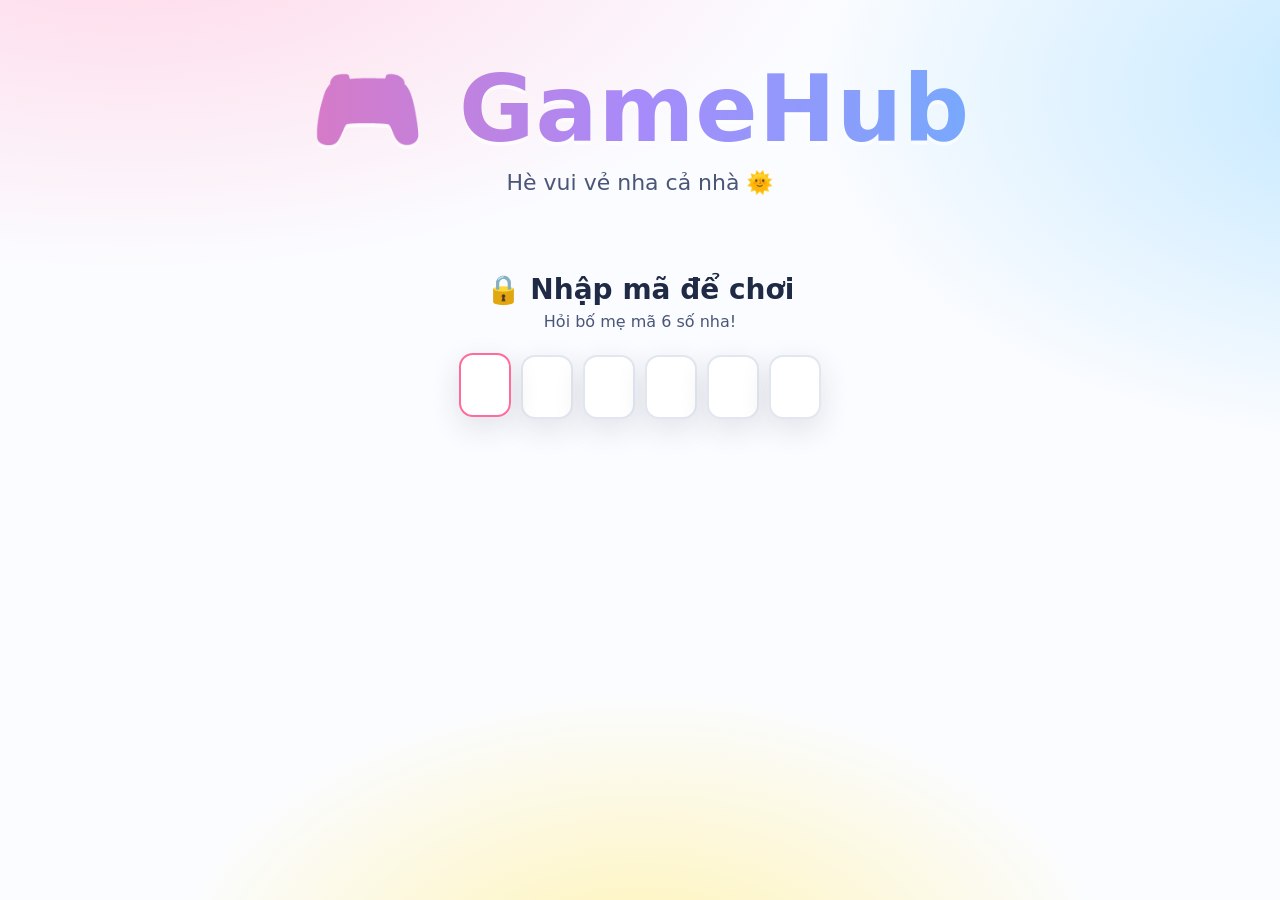
==== index.html @ bcaee252 "Replace player picker with 6-digit code gate - Single shared code (040210) unlocks the hub, persiste" ====
<!DOCTYPE html>
<html lang="vi">
<head>
<meta charset="UTF-8" />
<meta name="viewport" content="width=device-width, initial-scale=1.0" />
<title>GameHub - Hè Vui Vẻ</title>
<link rel="stylesheet" href="css/style.css" />
<link rel="icon" href="data:image/svg+xml,%3Csvg xmlns='http://www.w3.org/2000/svg' viewBox='0 0 100 100'%3E%3Ctext y='.9em' font-size='90'%3E%F0%9F%8E%AE%3C/text%3E%3C/svg%3E" />
</head>
<body class="home">
<header class="hero">
  <h1>🎮 GameHub</h1>
  <p class="tagline">Hè vui vẻ nha cả nhà 🌞</p>
</header>

<section class="code-gate" id="codeGate">
  <h2>🔒 Nhập mã để chơi</h2>
  <p class="gate-hint">Hỏi bố mẹ mã 6 số nha!</p>
  <form class="code-form" id="codeForm" autocomplete="off">
    <div class="code-inputs" id="codeInputs">
      <input class="code-input" type="tel" inputmode="numeric" maxlength="1" aria-label="Số 1" />
      <input class="code-input" type="tel" inputmode="numeric" maxlength="1" aria-label="Số 2" />
      <input class="code-input" type="tel" inputmode="numeric" maxlength="1" aria-label="Số 3" />
      <input class="code-input" type="tel" inputmode="numeric" maxlength="1" aria-label="Số 4" />
      <input class="code-input" type="tel" inputmode="numeric" maxlength="1" aria-label="Số 5" />
      <input class="code-input" type="tel" inputmode="numeric" maxlength="1" aria-label="Số 6" />
    </div>
    <p class="code-error" id="codeError" hidden>Sai mã rồi, thử lại nha!</p>
  </form>
</section>

<section class="hub" id="hub" hidden>
  <div class="welcome">
    <h2>Chọn game đi nào 🎯</h2>
    <button class="switch-btn" id="switchBtn">🔒 Khoá lại</button>
  </div>

  <div class="game-grid">
    <a class="game-card c1" href="games/memory/" data-tag="cả nhà">
      <span class="icon">🧠</span>
      <h3>Tìm Cặp</h3>
      <p>Lật thẻ tìm cặp giống nhau</p>
      <span class="best" data-game="memory">—</span>
    </a>
    <a class="game-card c2" href="games/tictactoe/" data-tag="2 người">
      <span class="icon">⭕</span>
      <h3>Cờ Caro</h3>
      <p>X và O, ai thắng?</p>
      <span class="best" data-game="tictactoe">—</span>
    </a>
    <a class="game-card c3" href="games/snake/" data-tag="cả nhà">
      <span class="icon">🐍</span>
      <h3>Rắn Săn Mồi</h3>
      <p>Ăn táo, đừng đụng tường!</p>
      <span class="best" data-game="snake">—</span>
    </a>
    <a class="game-card c4" href="games/simon/" data-tag="trí nhớ">
      <span class="icon">🎨</span>
      <h3>Nhớ Màu</h3>
      <p>Lặp lại chuỗi màu sắc</p>
      <span class="best" data-game="simon">—</span>
    </a>
    <a class="game-card c5" href="games/math/" data-tag="học mà chơi">
      <span class="icon">➕</span>
      <h3>Đố Toán</h3>
      <p>Tính nhanh, ăn điểm cao</p>
      <span class="best" data-game="math">—</span>
    </a>
    <a class="game-card c6" href="games/2048/" data-tag="thử thách">
      <span class="icon">🔢</span>
      <h3>2048</h3>
      <p>Ghép số đạt 2048</p>
      <span class="best" data-game="2048">—</span>
    </a>
  </div>

  <footer class="hub-footer">
    <p>Chúc các con có một mùa hè thật vui! 🌞🌴🍉</p>
  </footer>
</section>

<script src="js/main.js"></script>
</body>
</html>
---- css/style.css ----
:root {
  --bg-1: #ffd6e7;
  --bg-2: #c1e7ff;
  --bg-3: #fff3b0;
  --ink: #1f2a44;
  --ink-soft: #4a5677;
  --accent: #ff6b9a;
  --accent-2: #4ec3ff;
  --accent-3: #ffd54f;
  --green: #65d36e;
  --purple: #a78bfa;
  --orange: #ff9a5a;
  --card: #ffffff;
  --shadow: 0 10px 30px rgba(31, 42, 68, 0.12);
  --shadow-hover: 0 18px 40px rgba(31, 42, 68, 0.2);
  --radius: 22px;
  --font: 'Comic Sans MS', 'Quicksand', 'Segoe UI', system-ui, sans-serif;
}

* { box-sizing: border-box; }
html, body { margin: 0; padding: 0; }
body {
  font-family: var(--font);
  color: var(--ink);
  background:
    radial-gradient(1200px 600px at 10% -10%, var(--bg-1) 0%, transparent 60%),
    radial-gradient(1000px 600px at 110% 10%, var(--bg-2) 0%, transparent 60%),
    radial-gradient(800px 500px at 50% 110%, var(--bg-3) 0%, transparent 60%),
    #fbfcff;
  min-height: 100vh;
  -webkit-font-smoothing: antialiased;
}

button { font-family: inherit; cursor: pointer; }
a { color: inherit; text-decoration: none; }

/* Home */
.hero {
  text-align: center;
  padding: 56px 20px 8px;
}
.hero h1 {
  font-size: clamp(48px, 8vw, 92px);
  margin: 0;
  letter-spacing: 1px;
  background: linear-gradient(90deg, var(--accent), var(--purple), var(--accent-2));
  -webkit-background-clip: text;
  background-clip: text;
  color: transparent;
  filter: drop-shadow(0 4px 0 rgba(255,255,255,.6));
}
.hero .tagline {
  font-size: clamp(16px, 2.2vw, 22px);
  color: var(--ink-soft);
  margin: 6px 0 0;
}

.code-gate {
  max-width: 480px;
  margin: 30px auto 60px;
  padding: 30px 24px;
  text-align: center;
}
.code-gate h2 {
  font-size: 28px;
  margin: 10px 0 6px;
}
.gate-hint {
  color: var(--ink-soft);
  margin: 0 0 24px;
}
.code-form { display: block; }
.code-inputs {
  display: flex;
  justify-content: center;
  gap: 10px;
  flex-wrap: wrap;
}
.code-input {
  width: 52px;
  height: 64px;
  font-size: 32px;
  font-weight: 800;
  text-align: center;
  border: 2px solid #e2e6f0;
  border-radius: 14px;
  background: var(--card);
  color: var(--ink);
  box-shadow: var(--shadow);
  font-family: inherit;
  transition: border-color .15s ease, transform .15s ease;
}
.code-input:focus {
  outline: none;
  border-color: var(--accent);
  transform: translateY(-2px);
}
.code-error {
  color: #e23b5a;
  font-weight: 700;
  margin: 18px 0 0;
}
@keyframes gateShake {
  10%, 90% { transform: translateX(-2px); }
  20%, 80% { transform: translateX(4px); }
  30%, 50%, 70% { transform: translateX(-8px); }
  40%, 60% { transform: translateX(8px); }
}
.code-gate.shake { animation: gateShake .4s ease; }
@media (max-width: 420px) {
  .code-input { width: 42px; height: 56px; font-size: 26px; }
}

/* Hub */
.welcome {
  display: flex;
  align-items: center;
  justify-content: center;
  flex-wrap: wrap;
  gap: 14px;
  padding: 40px 20px 16px;
  text-align: center;
}
.welcome span#welcomeAvatar { font-size: 44px; }
.welcome h2 { margin: 0; font-size: clamp(22px, 3vw, 30px); }
.switch-btn {
  background: white;
  border: 2px solid #e9ecf5;
  border-radius: 999px;
  padding: 10px 18px;
  font-weight: 700;
  color: var(--ink-soft);
}
.switch-btn:hover { border-color: var(--accent); color: var(--accent); }

.game-grid {
  max-width: 1100px;
  margin: 20px auto 40px;
  padding: 0 20px;
  display: grid;
  grid-template-columns: repeat(auto-fit, minmax(260px, 1fr));
  gap: 22px;
}
.game-card {
  position: relative;
  background: var(--card);
  border-radius: var(--radius);
  padding: 22px;
  box-shadow: var(--shadow);
  transition: transform .2s ease, box-shadow .2s ease;
  display: block;
  overflow: hidden;
}
.game-card::before {
  content: "";
  position: absolute;
  inset: 0 0 auto 0;
  height: 8px;
  background: linear-gradient(90deg, var(--accent), var(--accent-2));
}
.game-card.c1::before { background: linear-gradient(90deg, #ff7eb6, #ffa45a); }
.game-card.c2::before { background: linear-gradient(90deg, #4ec3ff, #a78bfa); }
.game-card.c3::before { background: linear-gradient(90deg, #65d36e, #4ec3ff); }
.game-card.c4::before { background: linear-gradient(90deg, #ffd54f, #ff7eb6); }
.game-card.c5::before { background: linear-gradient(90deg, #a78bfa, #ff7eb6); }
.game-card.c6::before { background: linear-gradient(90deg, #ff9a5a, #65d36e); }
.game-card:hover { transform: translateY(-6px); box-shadow: var(--shadow-hover); }
.game-card .icon { font-size: 48px; display: block; margin-top: 6px; }
.game-card h3 { margin: 10px 0 4px; font-size: 22px; }
.game-card p { margin: 0; color: var(--ink-soft); font-size: 14px; }
.game-card[data-tag]::after {
  content: attr(data-tag);
  position: absolute;
  top: 18px;
  right: 18px;
  font-size: 11px;
  background: #f1f3fb;
  color: var(--ink-soft);
  padding: 4px 10px;
  border-radius: 999px;
  text-transform: lowercase;
}
.game-card .best {
  display: inline-block;
  margin-top: 12px;
  font-size: 12px;
  color: var(--ink-soft);
  background: #f6f8ff;
  padding: 6px 10px;
  border-radius: 999px;
}
.game-card .best::before { content: "🏆 Kỷ lục: "; }

.hub-footer {
  text-align: center;
  color: var(--ink-soft);
  padding: 30px 20px 50px;
}

/* Game page chrome */
.game-page { display: flex; flex-direction: column; min-height: 100vh; }
.game-topbar {
  display: flex;
  align-items: center;
  justify-content: space-between;
  gap: 12px;
  padding: 14px 20px;
  background: rgba(255,255,255,.7);
  backdrop-filter: blur(10px);
  border-bottom: 1px solid #eef0f7;
  position: sticky;
  top: 0;
  z-index: 10;
}
.game-topbar .back {
  background: white;
  border: 2px solid #e9ecf5;
  border-radius: 999px;
  padding: 8px 14px;
  font-weight: 700;
  color: var(--ink-soft);
  font-family: inherit;
  cursor: pointer;
}
.game-topbar .back:hover { border-color: var(--accent); color: var(--accent); }
.game-topbar h1 { font-size: 22px; margin: 0; }
.game-topbar .who { font-size: 13px; color: var(--ink-soft); }
.game-topbar .stats { display: flex; gap: 10px; flex-wrap: wrap; }
.game-topbar .stat {
  background: white;
  border: 2px solid #eef0f7;
  border-radius: 12px;
  padding: 6px 12px;
  font-size: 13px;
  color: var(--ink-soft);
}
.game-topbar .stat b { color: var(--ink); margin-left: 4px; }

.game-main {
  flex: 1;
  display: flex;
  flex-direction: column;
  align-items: center;
  padding: 24px 16px 40px;
}

.btn {
  background: var(--accent);
  color: white;
  border: none;
  border-radius: 14px;
  padding: 12px 22px;
  font-size: 16px;
  font-weight: 700;
  box-shadow: var(--shadow);
  font-family: inherit;
}
.btn:hover { filter: brightness(1.05); transform: translateY(-1px); }
.btn.ghost { background: white; color: var(--ink); border: 2px solid #eef0f7; box-shadow: none; }
.btn.blue { background: var(--accent-2); }
.btn.green { background: var(--green); }
.btn.purple { background: var(--purple); }

/* Memory */
.memory-board {
  display: grid;
  gap: 10px;
  margin-top: 20px;
}
.mem-card {
  aspect-ratio: 1/1;
  border-radius: 14px;
  background: var(--accent-2);
  color: white;
  font-size: 36px;
  display: flex;
  align-items: center;
  justify-content: center;
  cursor: pointer;
  user-select: none;
  transition: transform .15s ease, background .2s ease;
  box-shadow: var(--shadow);
  perspective: 600px;
}
.mem-card .inner { width: 100%; height: 100%; transform-style: preserve-3d; transition: transform .4s; display: grid; place-items: center; position: relative; }
.mem-card .face { position: absolute; inset: 0; display: grid; place-items: center; backface-visibility: hidden; border-radius: 14px; }
.mem-card .front { background: linear-gradient(135deg, #4ec3ff, #a78bfa); color: white; font-size: 28px; }
.mem-card .back { background: white; color: var(--ink); transform: rotateY(180deg); }
.mem-card.flipped .inner { transform: rotateY(180deg); }
.mem-card.matched .inner { transform: rotateY(180deg); }
.mem-card.matched .back { background: #d6ffd6; }

/* Tic Tac Toe */
.ttt-board {
  display: grid;
  grid-template-columns: repeat(3, 96px);
  grid-template-rows: repeat(3, 96px);
  gap: 8px;
  background: var(--ink);
  padding: 8px;
  border-radius: 18px;
  margin-top: 20px;
}
.ttt-cell {
  background: white;
  border-radius: 12px;
  font-size: 56px;
  font-weight: 700;
  display: flex;
  align-items: center;
  justify-content: center;
  cursor: pointer;
  border: none;
  font-family: inherit;
}
.ttt-cell.x { color: var(--accent); }
.ttt-cell.o { color: var(--accent-2); }
.ttt-cell.win { background: #fff3b0; }

/* Snake */
#snakeCanvas {
  background: #0c1224;
  border-radius: 18px;
  display: block;
  max-width: 100%;
  height: auto;
  box-shadow: var(--shadow);
}
.touch-pad {
  margin-top: 14px;
  display: grid;
  grid-template-columns: repeat(3, 64px);
  grid-template-rows: repeat(3, 64px);
  gap: 8px;
  justify-content: center;
}
.touch-pad button {
  border: none;
  border-radius: 12px;
  background: white;
  font-size: 26px;
  box-shadow: var(--shadow);
  font-family: inherit;
}
.touch-pad .up { grid-column: 2; grid-row: 1; }
.touch-pad .left { grid-column: 1; grid-row: 2; }
.touch-pad .right { grid-column: 3; grid-row: 2; }
.touch-pad .down { grid-column: 2; grid-row: 3; }

/* Simon */
.simon-board {
  display: grid;
  grid-template-columns: repeat(2, 140px);
  grid-template-rows: repeat(2, 140px);
  gap: 12px;
  margin-top: 24px;
  padding: 14px;
  background: var(--ink);
  border-radius: 24px;
}
.simon-pad {
  border-radius: 18px;
  cursor: pointer;
  opacity: .72;
  transition: opacity .12s ease, transform .1s ease;
}
.simon-pad.flash { opacity: 1; transform: scale(0.97); }
.simon-pad.green  { background: #2ecc71; }
.simon-pad.red    { background: #e74c3c; }
.simon-pad.yellow { background: #f1c40f; }
.simon-pad.blue   { background: #3498db; }

/* Math */
.math-card {
  background: white;
  border-radius: var(--radius);
  padding: 30px 30px;
  box-shadow: var(--shadow);
  text-align: center;
  margin-top: 18px;
  min-width: 320px;
}
.math-q { font-size: 48px; font-weight: 800; letter-spacing: 1px; }
.math-options {
  margin-top: 24px;
  display: grid;
  grid-template-columns: repeat(2, 1fr);
  gap: 12px;
}
.math-options button {
  background: #eef2ff;
  border: 2px solid transparent;
  border-radius: 14px;
  padding: 16px;
  font-size: 24px;
  font-weight: 700;
  color: var(--ink);
  font-family: inherit;
}
.math-options button:hover { border-color: var(--accent-2); }
.math-options button.right { background: #d6ffd6; border-color: var(--green); }
.math-options button.wrong { background: #ffd6d6; border-color: #e74c3c; }
.math-meta { display:flex; justify-content: space-between; color: var(--ink-soft); font-size: 14px; margin-bottom: 10px; }
.diff-pick { display: flex; gap: 10px; justify-content: center; margin-top: 16px; }
.diff-pick button { background: white; border: 2px solid #eef0f7; border-radius: 999px; padding: 8px 14px; font-family: inherit; }
.diff-pick button.active { background: var(--accent); color: white; border-color: var(--accent); }

/* 2048 */
.g2048-wrap {
  background: #bbada0;
  padding: 12px;
  border-radius: 18px;
  margin-top: 20px;
  display: grid;
  grid-template-columns: repeat(4, 76px);
  grid-template-rows: repeat(4, 76px);
  gap: 10px;
}
.g2048-cell {
  background: rgba(255,255,255,.35);
  border-radius: 10px;
  display: flex;
  align-items: center;
  justify-content: center;
  font-weight: 800;
  font-size: 30px;
  color: #776e65;
  transition: transform .12s ease;
}
.g2048-cell[data-v="2"] { background: #eee4da; }
.g2048-cell[data-v="4"] { background: #ede0c8; }
.g2048-cell[data-v="8"] { background: #f2b179; color: white; }
.g2048-cell[data-v="16"] { background: #f59563; color: white; }
.g2048-cell[data-v="32"] { background: #f67c5f; color: white; }
.g2048-cell[data-v="64"] { background: #f65e3b; color: white; }
.g2048-cell[data-v="128"] { background: #edcf72; color: white; font-size: 26px; }
.g2048-cell[data-v="256"] { background: #edcc61; color: white; font-size: 26px; }
.g2048-cell[data-v="512"] { background: #edc850; color: white; font-size: 26px; }
.g2048-cell[data-v="1024"] { background: #edc53f; color: white; font-size: 22px; }
.g2048-cell[data-v="2048"] { background: #edc22e; color: white; font-size: 22px; }
.g2048-cell[data-v=""] { color: transparent; }

/* Modal */
.modal {
  position: fixed;
  inset: 0;
  background: rgba(20, 28, 50, 0.45);
  display: none;
  align-items: center;
  justify-content: center;
  z-index: 50;
  padding: 20px;
}
.modal.open { display: flex; }
.modal .box {
  background: white;
  border-radius: 22px;
  padding: 28px 26px;
  max-width: 380px;
  width: 100%;
  text-align: center;
  box-shadow: var(--shadow-hover);
  animation: pop .25s ease;
}
.modal h2 { margin: 6px 0 8px; font-size: 28px; }
.modal p { margin: 0 0 18px; color: var(--ink-soft); }
.modal .actions { display: flex; gap: 10px; justify-content: center; }

@keyframes pop {
  from { transform: scale(.85); opacity: 0; }
  to { transform: scale(1); opacity: 1; }
}

@media (max-width: 520px) {
  .ttt-board { grid-template-columns: repeat(3, 80px); grid-template-rows: repeat(3, 80px); }
  .ttt-cell { font-size: 44px; }
  .simon-board { grid-template-columns: repeat(2, 120px); grid-template-rows: repeat(2, 120px); }
  .g2048-wrap { grid-template-columns: repeat(4, 64px); grid-template-rows: repeat(4, 64px); }
  .g2048-cell { font-size: 24px; }
}
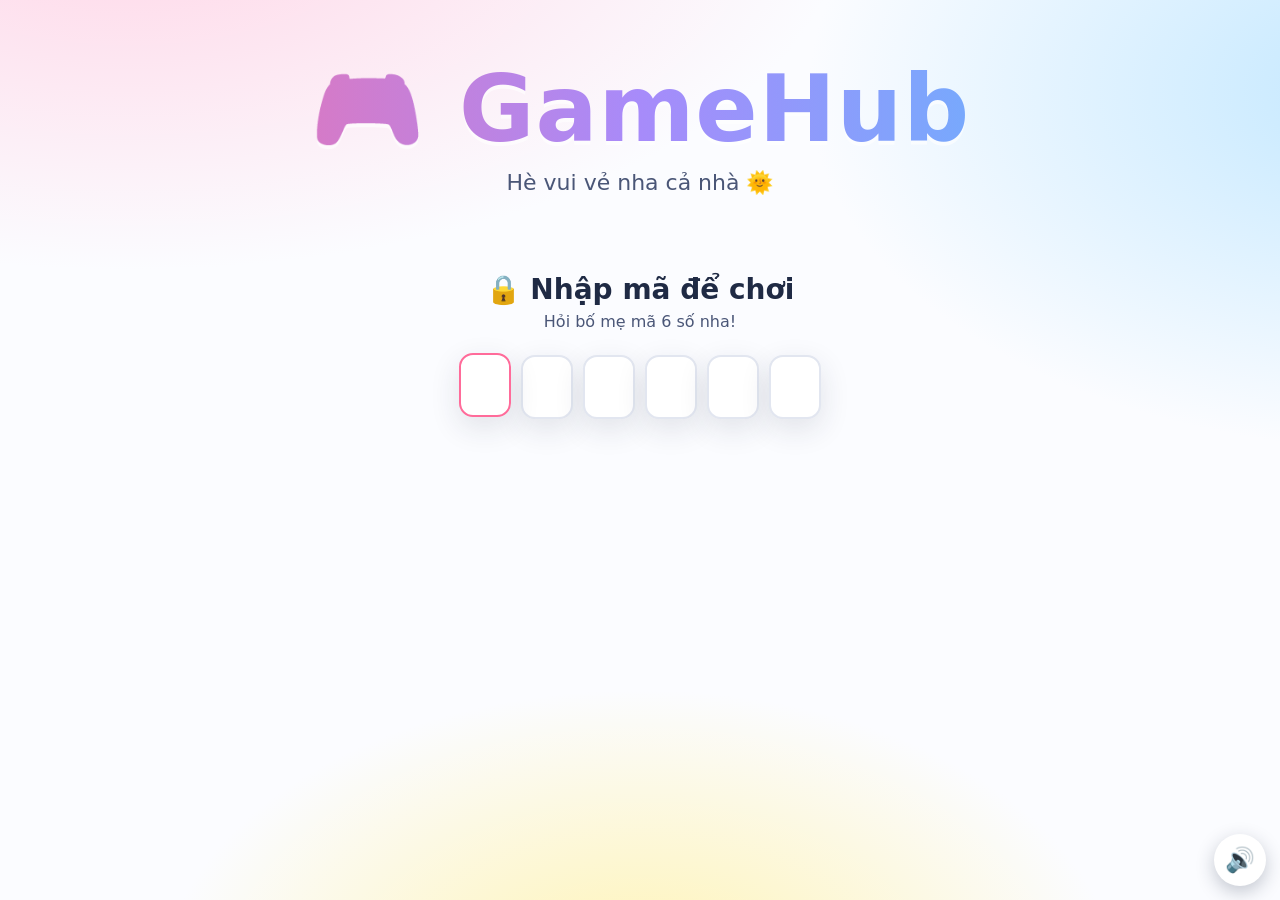
==== commit 35fde132: "Add cheerful sound effects across all games - New js/sfx.js: a lightweight Web Audio synth library (" ====
--- a/index.html
+++ b/index.html
@@ -72,6 +72,12 @@
       <p>Ghép số đạt 2048</p>
       <span class="best" data-game="2048">—</span>
     </a>
+    <a class="game-card c7" href="games/whack/" data-tag="phản xạ">
+      <span class="icon">🐿️</span>
+      <h3>Đập Sóc</h3>
+      <p>Sóc nhảy lên, tap thật nhanh!</p>
+      <span class="best" data-game="whack">—</span>
+    </a>
   </div>
 
   <footer class="hub-footer">
@@ -79,6 +85,12 @@
   </footer>
 </section>
 
+<script src="js/sfx.js"></script>
 <script src="js/main.js"></script>
+<script>
+  document.querySelectorAll('.game-card').forEach((card) => {
+    card.addEventListener('click', () => window.SFX && window.SFX.pop());
+  });
+</script>
 </body>
 </html>
--- a/css/style.css
+++ b/css/style.css
@@ -164,6 +164,7 @@
 .game-card.c4::before { background: linear-gradient(90deg, #ffd54f, #ff7eb6); }
 .game-card.c5::before { background: linear-gradient(90deg, #a78bfa, #ff7eb6); }
 .game-card.c6::before { background: linear-gradient(90deg, #ff9a5a, #65d36e); }
+.game-card.c7::before { background: linear-gradient(90deg, #65d36e, #ffd54f); }
 .game-card:hover { transform: translateY(-6px); box-shadow: var(--shadow-hover); }
 .game-card .icon { font-size: 48px; display: block; margin-top: 6px; }
 .game-card h3 { margin: 10px 0 4px; font-size: 22px; }
@@ -266,6 +267,7 @@
   display: grid;
   gap: 10px;
   margin-top: 20px;
+  width: 100%;
 }
 .mem-card {
   aspect-ratio: 1/1;
@@ -478,3 +480,154 @@
   .g2048-wrap { grid-template-columns: repeat(4, 64px); grid-template-rows: repeat(4, 64px); }
   .g2048-cell { font-size: 24px; }
 }
+
+/* Whack */
+.whack-board {
+  display: grid;
+  grid-template-columns: repeat(3, minmax(0, 1fr));
+  gap: 18px;
+  width: min(100%, 420px);
+  margin: 20px auto 0;
+  transition: box-shadow .25s ease;
+}
+.whack-board.combo {
+  box-shadow: 0 0 0 4px #ffd54f, 0 0 28px rgba(255, 213, 79, .55);
+  border-radius: 20px;
+  padding: 8px;
+}
+.whack-hole {
+  position: relative;
+  aspect-ratio: 1/1;
+  background:
+    radial-gradient(ellipse at 50% 62%, #2c1a0d 0%, #4a2e1a 18%, transparent 42%),
+    radial-gradient(ellipse at 50% 90%, #65c25a 0%, #4ea64a 55%, #2d7a35 100%);
+  border-radius: 46% 46% 50% 50% / 38% 38% 50% 50%;
+  overflow: hidden;
+  cursor: pointer;
+  user-select: none;
+  box-shadow: inset 0 -6px 0 rgba(0, 0, 0, .08);
+}
+.whack-hole::before {
+  content: "";
+  position: absolute;
+  inset: 60% 15% auto 15%;
+  height: 8%;
+  background: radial-gradient(ellipse, rgba(0,0,0,.35) 0%, transparent 70%);
+  border-radius: 50%;
+  pointer-events: none;
+  z-index: 1;
+}
+.whack-critter {
+  position: absolute;
+  left: 0;
+  right: 0;
+  top: 8%;
+  display: grid;
+  place-items: center;
+  font-size: clamp(44px, 10vw, 72px);
+  line-height: 1;
+  transform: translateY(80%) scale(.6);
+  opacity: 0;
+  transition: transform .2s cubic-bezier(.34, 1.56, .64, 1), opacity .15s ease;
+  z-index: 2;
+  filter: drop-shadow(0 4px 0 rgba(0, 0, 0, .15));
+  pointer-events: none;
+}
+.whack-critter.up {
+  transform: translateY(0) scale(1);
+  opacity: 1;
+  pointer-events: auto;
+}
+.whack-critter.hit { animation: whackPop .3s ease forwards; }
+@keyframes whackPop {
+  0% { transform: translateY(0) scale(1); opacity: 1; }
+  40% { transform: translateY(-12%) scale(1.3); opacity: 1; }
+  100% { transform: translateY(-40%) scale(.4); opacity: 0; }
+}
+.whack-float {
+  position: absolute;
+  left: 50%;
+  top: 30%;
+  transform: translate(-50%, 0);
+  font-weight: 800;
+  font-size: 26px;
+  pointer-events: none;
+  z-index: 5;
+  animation: whackFloat .8s ease-out forwards;
+}
+.whack-float.plus { color: #2bb673; text-shadow: 0 1px 0 white; }
+.whack-float.minus { color: #e23b5a; text-shadow: 0 1px 0 white; }
+@keyframes whackFloat {
+  from { transform: translate(-50%, 0) scale(.6); opacity: 0; }
+  20% { transform: translate(-50%, -10px) scale(1.1); opacity: 1; }
+  to { transform: translate(-50%, -60px) scale(1); opacity: 0; }
+}
+.whack-board.bad { animation: whackShake .35s ease; }
+@keyframes whackShake {
+  10%, 90% { transform: translateX(-3px); }
+  30%, 70% { transform: translateX(8px); }
+  50% { transform: translateX(-8px); }
+}
+.whack-overlay {
+  position: absolute;
+  inset: 0;
+  display: grid;
+  place-items: center;
+  background: rgba(255, 255, 255, .72);
+  backdrop-filter: blur(2px);
+  border-radius: 16px;
+  z-index: 10;
+  text-align: center;
+}
+.whack-overlay[hidden] { display: none; }
+.whack-countdown {
+  font-size: clamp(80px, 16vw, 140px);
+  font-weight: 900;
+  color: var(--accent);
+  animation: pop .35s ease;
+}
+.whack-stage {
+  position: relative;
+  width: min(100%, 460px);
+}
+.whack-hint {
+  text-align: center;
+  color: var(--ink-soft);
+  margin: 10px 0 0;
+  font-size: 14px;
+}
+.whack-combo-badge {
+  display: inline-block;
+  background: #ffd54f;
+  color: #6b4d00;
+  font-weight: 800;
+  padding: 2px 10px;
+  border-radius: 999px;
+  margin-left: 6px;
+}
+.whack-combo-badge[hidden] { display: none; }
+
+/* Sound on/off toggle (injected by js/sfx.js) */
+.sfx-toggle {
+  position: fixed;
+  right: 14px;
+  bottom: 14px;
+  z-index: 999;
+  width: 52px;
+  height: 52px;
+  border: none;
+  border-radius: 50%;
+  background: var(--card);
+  box-shadow: 0 6px 18px rgba(31, 42, 68, 0.25);
+  font-size: 24px;
+  line-height: 1;
+  cursor: pointer;
+  display: flex;
+  align-items: center;
+  justify-content: center;
+  transition: transform 0.12s ease, box-shadow 0.12s ease;
+  -webkit-tap-highlight-color: transparent;
+}
+.sfx-toggle:hover { transform: scale(1.08); }
+.sfx-toggle:active { transform: scale(0.94); }
+.sfx-toggle.muted { opacity: 0.7; filter: grayscale(0.4); }
